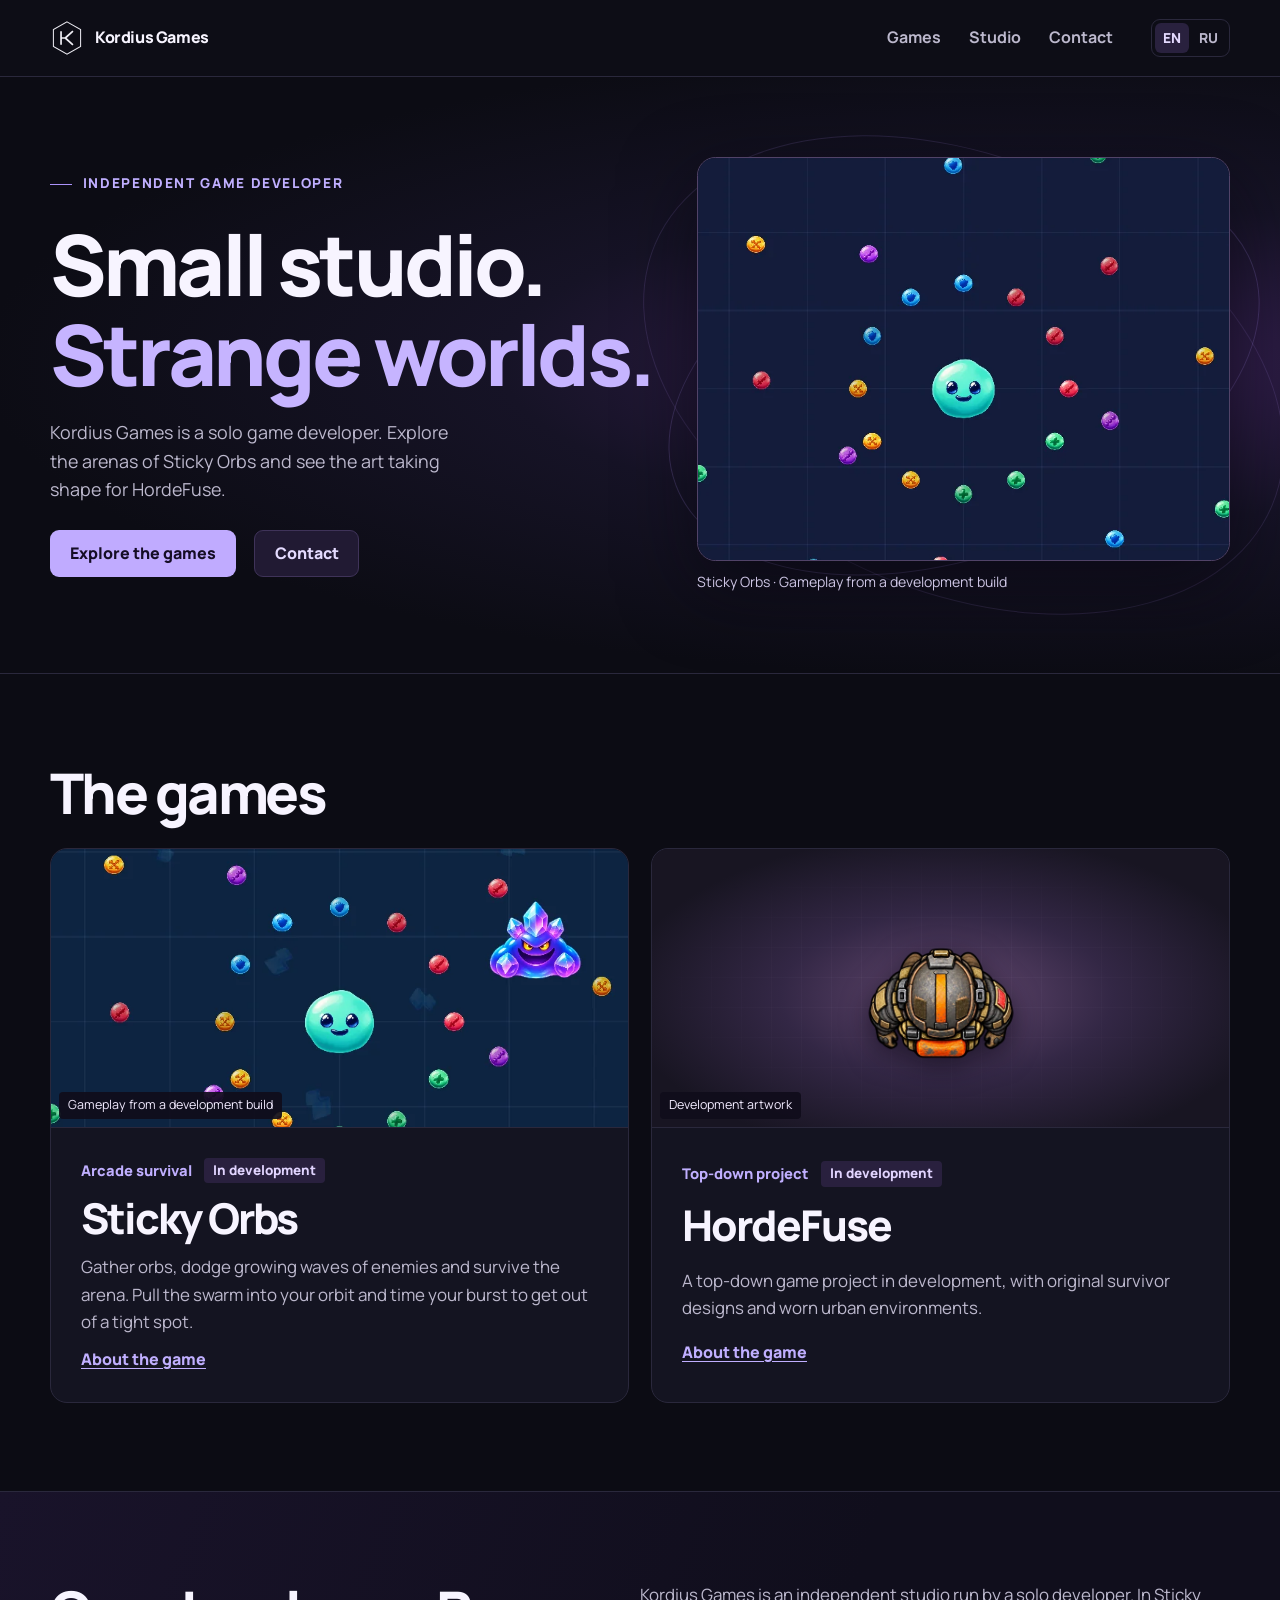
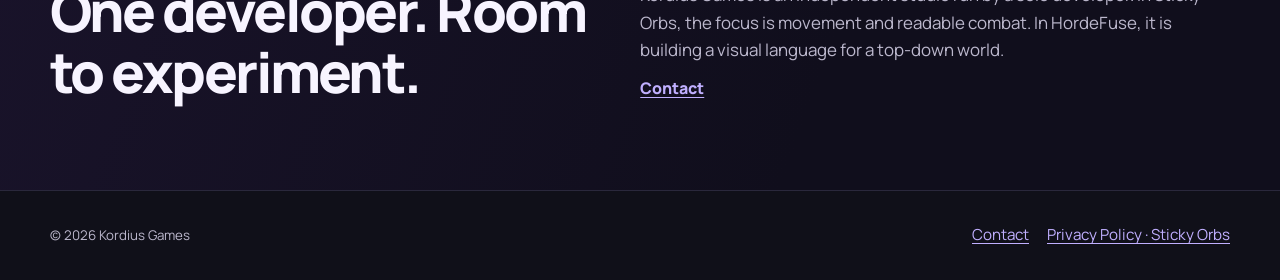
==== docs/index.html @ bd6874df "Publish the bilingual Kordius Games website" ====
<!doctype html>
<html lang="en">
<head>
<meta charset="utf-8">
<meta name="viewport" content="width=device-width, initial-scale=1">
<meta name="theme-color" content="#0c0c14">
<title>Small studio. Strange worlds. — Kordius Games</title>
<meta name="description" content="Kordius Games is a solo game developer. Explore the arenas of Sticky Orbs and see the art taking shape for HordeFuse.">
<link rel="canonical" href="https://kord1us.github.io/kordius-games-site/">
<link rel="alternate" hreflang="en" href="https://kord1us.github.io/kordius-games-site/">
<link rel="alternate" hreflang="ru" href="https://kord1us.github.io/kordius-games-site/ru/">
<link rel="alternate" hreflang="x-default" href="https://kord1us.github.io/kordius-games-site/">
<meta property="og:type" content="website">
<meta property="og:site_name" content="Kordius Games">
<meta property="og:locale" content="en_US">
<meta property="og:title" content="Small studio. Strange worlds. — Kordius Games">
<meta property="og:description" content="Kordius Games is a solo game developer. Explore the arenas of Sticky Orbs and see the art taking shape for HordeFuse.">
<meta property="og:url" content="https://kord1us.github.io/kordius-games-site/">
<meta property="og:image" content="https://kord1us.github.io/kordius-games-site/assets/sticky-gameplay.webp">
<meta name="twitter:card" content="summary_large_image">
<link rel="icon" href="./assets/studio-logo.svg" type="image/svg+xml">
<link rel="stylesheet" href="./assets/site.css">
<script defer src="./assets/site.js"></script>
</head>
<body>
<a class="skip" href="#main">Skip to content</a>
<header class="head"><div class="wrap head-row"><a class="brand" href="./"><img src="./assets/studio-logo.svg" width="34" height="34" alt=""><span>Kordius Games</span></a>
<nav class="nav" id="site-nav" aria-label="Menu"><a href="./games/">Games</a><a href="./about/">Studio</a><a href="./contact/">Contact</a></nav>
<div class="lang"><span aria-current="true" lang="en">EN</span><a href="./ru/" hreflang="ru" lang="ru" aria-label="Русский">RU</a></div>
<button type="button" class="menu" data-menu aria-controls="site-nav" aria-expanded="false">Menu</button>
</div></header>
<main id="main" tabindex="-1"><section class="hero">
      <div class="wrap hero-grid"><div class="hero-copy">
        <p class="kicker">Independent game developer</p>
        <h1>Small studio.<span>Strange worlds.</span></h1>
        <p>Kordius Games is a solo game developer. Explore the arenas of Sticky Orbs and see the art taking shape for HordeFuse.</p>
        <div class="actions"><a class="cta" href="#games">Explore the games</a><a class="cta secondary" href="./contact/">Contact</a></div>
      </div>
      <figure class="hero-image"><img src="./assets/sticky-gameplay.webp" alt="Sticky Orbs gameplay showing a glowing player and waves of enemies" width="786" height="1704" fetchpriority="high" decoding="async">
        <figcaption>Sticky Orbs · Gameplay from a development build</figcaption></figure></div>
      </section>
      <section class="wrap section" id="games"><header class="section-head"><h2>The games</h2></header>
        <div class="grid"><article class="card">
      <div class="card-image"><img src="./assets/sticky-boss-crystal.webp" alt="Crystal boss encounter" width="786" height="1704" loading="lazy" decoding="async"><span class="image-note">Gameplay from a development build</span></div>
      <div class="card-body">
        <div class="card-meta"><span>Arcade survival</span><span class="status">In development</span></div>
        <h3><a href="./games/sticky-orbs/">Sticky Orbs</a></h3>
        <p>Gather orbs, dodge growing waves of enemies and survive the arena. Pull the swarm into your orbit and time your burst to get out of a tight spot.</p>
        <a href="./games/sticky-orbs/" class="text-link" aria-label="About the game · Sticky Orbs">About the game</a>
      </div></article><article class="card">
      <div class="card-image horde-art"><img src="./assets/hordefuse-survivor.webp" alt="HordeFuse development artwork of a survivor seen from above" width="540" height="540" loading="lazy" decoding="async"><span class="image-note">Development artwork</span></div>
      <div class="card-body">
        <div class="card-meta"><span>Top-down project</span><span class="status">In development</span></div>
        <h3><a href="./games/hordefuse/">HordeFuse</a></h3>
        <p>A top-down game project in development, with original survivor designs and worn urban environments.</p>
        <a href="./games/hordefuse/" class="text-link" aria-label="About the game · HordeFuse">About the game</a>
      </div></article></div></section><section class="section studio-band"><div class="wrap">
      <h2>One developer. Room to experiment.</h2>
      <div><p>Kordius Games is an independent studio run by a solo developer. In Sticky Orbs, the focus is movement and readable combat. In HordeFuse, it is building a visual language for a top-down world.</p><a class="text-link" href="./contact/">Contact</a></div>
    </div></section></main>
<footer class="footer"><div class="wrap footer-row">
<small>© 2026 Kordius Games</small>
<div class="links"><a href="./contact/">Contact</a><a href="./privacy/sticky-orbs/">Privacy Policy · Sticky Orbs</a></div>
</div></footer></body></html>
---- docs/assets/site.css ----
@import url("./fonts.css");

:root {
  color-scheme: dark;
  --bg: #0c0c14; --panel: #141421; --line: #2a283c; --ink: #f7f4ff;
  --muted: #bcb8cd; --accent: #c0afff; --primary: #ab93fa; --max: 1180px;
  font: 16px/1.6 Manrope, system-ui, sans-serif;
}
*, *::before, *::after { box-sizing: border-box; }
body { margin: 0; background: var(--bg); color: var(--ink); }
img { display: block; max-width: 100%; height: auto; }
h1, h2, h3, p, figure { margin: 0; }
h1, h2, h3 { line-height: 1.09; letter-spacing: -.045em; font-weight: 800; }
a { color: var(--accent); text-underline-offset: .2em; }
a, button { -webkit-tap-highlight-color: transparent; }
a:focus-visible, button:focus-visible, main:focus-visible { outline: 2px solid #d4c6ff; outline-offset: 5px; }
a:hover { color: #e5dbff; }
button { font: inherit; color: inherit; cursor: pointer; }
.wrap { width: min(var(--max), calc(100% - 72px)); margin-inline: auto; }
.skip { position: absolute; inset: .5rem auto auto .5rem; z-index: 9; background: var(--panel); padding: .65rem 1rem; transform: translateY(-160%); }
.skip:focus { transform: none; }
.head { border-bottom: 1px solid var(--line); position: relative; z-index: 1; background: #0d0d16; }
.head-row { min-height: 76px; display: flex; align-items: center; gap: 32px; }
.brand { display: inline-flex; gap: 11px; align-items: center; text-decoration: none; color: var(--ink); font-weight: 800; letter-spacing: -.025em; white-space: nowrap; }
.brand img { width: 34px; height: 34px; border-radius: 8px; }
.nav { display: flex; gap: 28px; margin-left: auto; align-items: center; }
.nav a { text-decoration: none; font-weight: 700; color: var(--muted); }
.nav a:hover, .nav a[aria-current] { color: var(--ink); }
.lang { display: flex; gap: 2px; border: 1px solid var(--line); border-radius: 9px; padding: 3px; margin-left: 6px; }
.lang a, .lang span { color: var(--muted); text-decoration: none; font-size: .86rem; font-weight: 800; padding: 4px 8px; border-radius: 6px; }
.lang span { background: #29213e; color: #e4daff; }
.menu { display: none; }
.kicker { color: var(--accent); font-weight: 800; font-size: .85rem; letter-spacing: .12em; text-transform: uppercase; display: flex; align-items: center; gap: .65rem; }
.kicker::before { content: ""; height: 1px; width: 1.4rem; background: var(--primary); flex: none; }
.hero { position: relative; isolation: isolate; overflow: hidden; border-bottom: 1px solid var(--line); background: radial-gradient(ellipse at 82% 48%, #392155 0, #161326 37%, #0c0c14 72%); }
.hero-grid { min-height: 570px; padding-block: 80px; display: grid; grid-template-columns: 1.17fr 1fr; align-items: center; gap: 24px; }
.hero-copy { position: relative; z-index: 1; }
.hero h1 { font-size: clamp(3.1rem, 6.6vw, 6.4rem); line-height: .99; margin: .32em 0 .26em; }
.hero h1 span { color: #c6b4ff; display: block; margin-top: .08em; }
.hero-copy > p:not(.kicker) { font-size: 1.12rem; color: var(--muted); max-width: 39ch; }
.actions { display: flex; align-items: center; flex-wrap: wrap; gap: 12px 18px; margin-top: 26px; }
.cta { display: inline-flex; align-items: center; justify-content: center; min-height: 46px; padding: .6rem 1.2rem; border-radius: 9px; background: #c0abff; color: #150d25; text-decoration: none; font-weight: 800; border: 1px solid transparent; transition: background .18s, transform .18s; }
.cta:hover { background: #ded0ff; color: #150d25; transform: translateY(-2px); }
.cta.secondary { color: #e4dbff; background: #211a33; border-color: #3f3359; }
.cta.secondary:hover { background: #322448; }
.hero-image { position: relative; min-width: 0; }
.hero-image::before, .hero-image::after { content: ""; position: absolute; z-index: -1; inset: 9% -8%; border: 1px solid #b495ff35; border-radius: 50%; transform: rotate(-21deg); }
.hero-image::after { inset: 0 -13%; transform: rotate(23deg); border-color: #b495ff24; }
.hero-image img { width: 100%; aspect-ratio: 1.32; object-fit: cover; object-position: 50% 43%; border-radius: 1.15rem; border: 1px solid #514368; box-shadow: 0 25px 75px #080610a0; }
.hero-image figcaption { margin-top: 10px; color: #cdc5e4; font-size: .88rem; }
.section { padding-block: clamp(48px, 7vw, 88px); }
.section-head { display: flex; justify-content: space-between; align-items: end; gap: 1rem; margin-bottom: 25px; }
.section-head h2, .studio-band h2 { font-size: clamp(2rem, 4.4vw, 3.5rem); }
.grid { display: grid; grid-template-columns: 1fr 1fr; gap: 22px; }
.card { border: 1px solid var(--line); border-radius: 17px; overflow: hidden; background: var(--panel); min-width: 0; display: flex; flex-direction: column; }
.card-image { position: relative; aspect-ratio: 2.07; overflow: hidden; display: block; border-bottom: 1px solid var(--line); }
.card-image img { width: 100%; height: 100%; object-fit: cover; object-position: 50% 44%; transition: transform .4s ease; }
.card:hover .card-image img { transform: scale(1.035); }
.horde-art { background: radial-gradient(ellipse at 51% 53%, #644970 0, #332745 40%, #181522 78%); position: relative; isolation: isolate; overflow: hidden; }
.horde-art::before { content: ""; position: absolute; z-index: -1; inset: 0; background: repeating-linear-gradient(0deg, transparent 0 29px, #e1c4f518 30px), repeating-linear-gradient(90deg, transparent 0 29px, #e1c4f518 30px); mask-image: radial-gradient(ellipse, #000, transparent 75%); }
.horde-art img { object-fit: contain; margin-inline: auto; padding: .75rem; filter: drop-shadow(0 8px 14px #080512a0); }
.card-body { padding: clamp(20px, 3vw, 30px); display: grid; gap: 12px; flex: 1; }
.card-body h2, .card-body h3 { font-size: clamp(1.7rem, 3.8vw, 2.65rem); }
.card-body h2 a, .card-body h3 a { color: var(--ink); text-decoration: none; }
.card-meta { display: flex; gap: 8px 12px; flex-wrap: wrap; align-items: center; color: var(--accent); font-size: .92rem; font-weight: 800; }
.card-body p, .studio-band p, .page-intro > p, .page-paragraph { color: var(--muted); font-size: 1.06rem; max-width: 62ch; }
.status { padding: .12rem .55rem; background: #29203e; border-radius: 4px; color: #e1d4ff; font-size: .84rem; }
.text-link { width: fit-content; font-weight: 800; }
.studio-band { border-top: 1px solid var(--line); background: linear-gradient(110deg, #19132a, #100e1c 64%); }
.studio-band .wrap { display: grid; grid-template-columns: .95fr 1fr; gap: 30px; align-items: center; }
.studio-band p + a { display: inline-block; margin-top: .8em; }
.page-intro { padding-top: clamp(50px, 8vw, 105px); padding-bottom: 34px; }
.page-intro h1 { font-size: clamp(2.55rem, 6vw, 5.5rem); margin-block: .22em .26em; overflow-wrap: anywhere; }
.page-intro > p { max-width: 61ch; }
.page-intro > p.kicker { font-size: .85rem; color: var(--accent); }
.page-section { padding-bottom: clamp(48px, 8vw, 90px); }
.feature { display: grid; grid-template-columns: .95fr 1.05fr; gap: 32px; align-items: center; }
.feature h2 { font-size: clamp(1.85rem, 4vw, 3.4rem); margin-bottom: .45em; }
.feature figure { border-radius: 15px; background-color: var(--panel); border: 1px solid var(--line); overflow: hidden; }
.feature figure img { width: 100%; height: clamp(250px, 36vw, 420px); object-fit: cover; object-position: center 45%; }
.feature .horde-art img { object-fit: contain; }
figcaption { font-size: .92rem; }
.feature figcaption, .gallery figcaption { padding: .65rem .9rem; color: var(--muted); background: var(--panel); }
.gallery { display: grid; grid-template-columns: repeat(3, minmax(0, 1fr)); gap: 16px; }
.gallery figure { border-radius: 12px; border: 1px solid var(--line); overflow: hidden; }
.gallery a { display: block; }
.gallery img { width: 100%; aspect-ratio: 1; object-fit: cover; }
.gallery a:hover img { filter: brightness(1.12); }
dialog { background: var(--panel); color: var(--ink); border: 1px solid #5a4b76; border-radius: 14px; padding: 1rem; width: min(780px, calc(100% - 28px)); }
dialog::backdrop { background: #08060de6; }
dialog button { border: 1px solid var(--line); background: #282036; border-radius: 7px; padding: .4rem .8rem; margin-bottom: .6rem; }
dialog img { margin: auto; max-height: 66vh; object-fit: contain; }
dialog figcaption { text-align: center; margin-top: 8px; }
.contact-grid { display: grid; grid-template-columns: 1fr 1fr; gap: 18px; }
.contact-card { border: 1px solid var(--line); background: var(--panel); border-radius: 14px; padding: 28px; }
.contact-card h2 { font-size: 1.55rem; margin-bottom: .6em; }
.contact-card p { color: var(--muted); }
.address { overflow-wrap: anywhere; font-size: 1.08rem; font-weight: 800; }
.legal { max-width: 790px; margin: 0 auto; }
.legal .page-intro h1 { font-size: clamp(2.45rem, 6vw, 4.35rem); }
.legal .page-intro { padding-bottom: 22px; }
.policy-date { margin-bottom: 14px; color: var(--accent); font-size: .95rem; }
.legal-body { padding-block: 3px clamp(48px, 7vw, 85px); }
.legal-body section { border-top: 1px solid var(--line); padding-block: 24px; }
.legal-body h2 { font-size: clamp(1.35rem, 3vw, 1.85rem); margin-bottom: 12px; }
.legal-body p { color: var(--muted); }
.legal-body p + p, .legal-body ul { margin-top: 12px; }
.legal-body ul { padding-left: 1.3rem; }
.legal-body li + li { margin-top: .35rem; }
.footer { border-top: 1px solid var(--line); background: #101019; padding-block: 32px; }
.footer-row { display: flex; align-items: center; justify-content: space-between; gap: 16px 28px; flex-wrap: wrap; }
.footer .links { display: flex; flex-wrap: wrap; gap: 8px 18px; }
.footer .links a { font-size: .95rem; }
.footer small { color: var(--muted); }
@media (max-width: 820px) {
  .wrap { width: calc(100% - 42px); }
  .head-row { gap: 16px; }
  .nav { gap: 18px; }
  .hero-grid { min-height: 0; padding-block: 56px; }
  .hero h1 { font-size: clamp(2.8rem, 7.15vw, 4.6rem); }
}
@media (max-width: 620px) {
  .wrap { width: calc(100% - 32px); }
  .head-row { gap: 9px; min-height: 64px; flex-wrap: wrap; }
  .brand { margin-right: auto; }
  .brand img { width: 29px; height: 29px; }
  .lang { margin-left: 0; }
  .lang a, .lang span { padding-inline: 6px; }
  .nav { order: 2; width: 100%; margin: 0; padding: 0 0 12px; }
  .has-menu .nav { display: none; }
  .has-menu .menu { display: block; border: 1px solid var(--line); background: var(--panel); font-weight: 800; font-size: .9rem; border-radius: 8px; padding: .34rem .57rem; }
  .has-menu .nav.open { display: flex; min-height: 42px; flex-wrap: wrap; }
  .hero-grid, .grid, .feature, .studio-band .wrap, .contact-grid { grid-template-columns: 1fr; }
  .hero-grid { padding-block: 43px 32px; gap: 28px; }
  .hero h1 { font-size: clamp(2.82rem, 10.4vw, 4.15rem); }
  .hero-image img { aspect-ratio: 1.5; }
  .hero-image::before, .hero-image::after { inset-inline: 0; }
  .section-head { align-items: start; }
  .gallery { grid-template-columns: 1fr; }
  .gallery img { aspect-ratio: 1.32; }
}
@media (prefers-reduced-motion: reduce) {
  *, *::before, *::after { transition-duration: .01ms !important; }
}

.image-note { position: absolute; inset: auto auto 8px 8px; max-width: calc(100% - 16px); padding: .22rem .55rem; font-size: .78rem; background: #100c1bea; color: #f2ebff; border-radius: 4px; }
@media (max-width: 620px) { .legal .page-intro h1 { font-size: clamp(1.75rem, 7.75vw, 2.35rem); } }
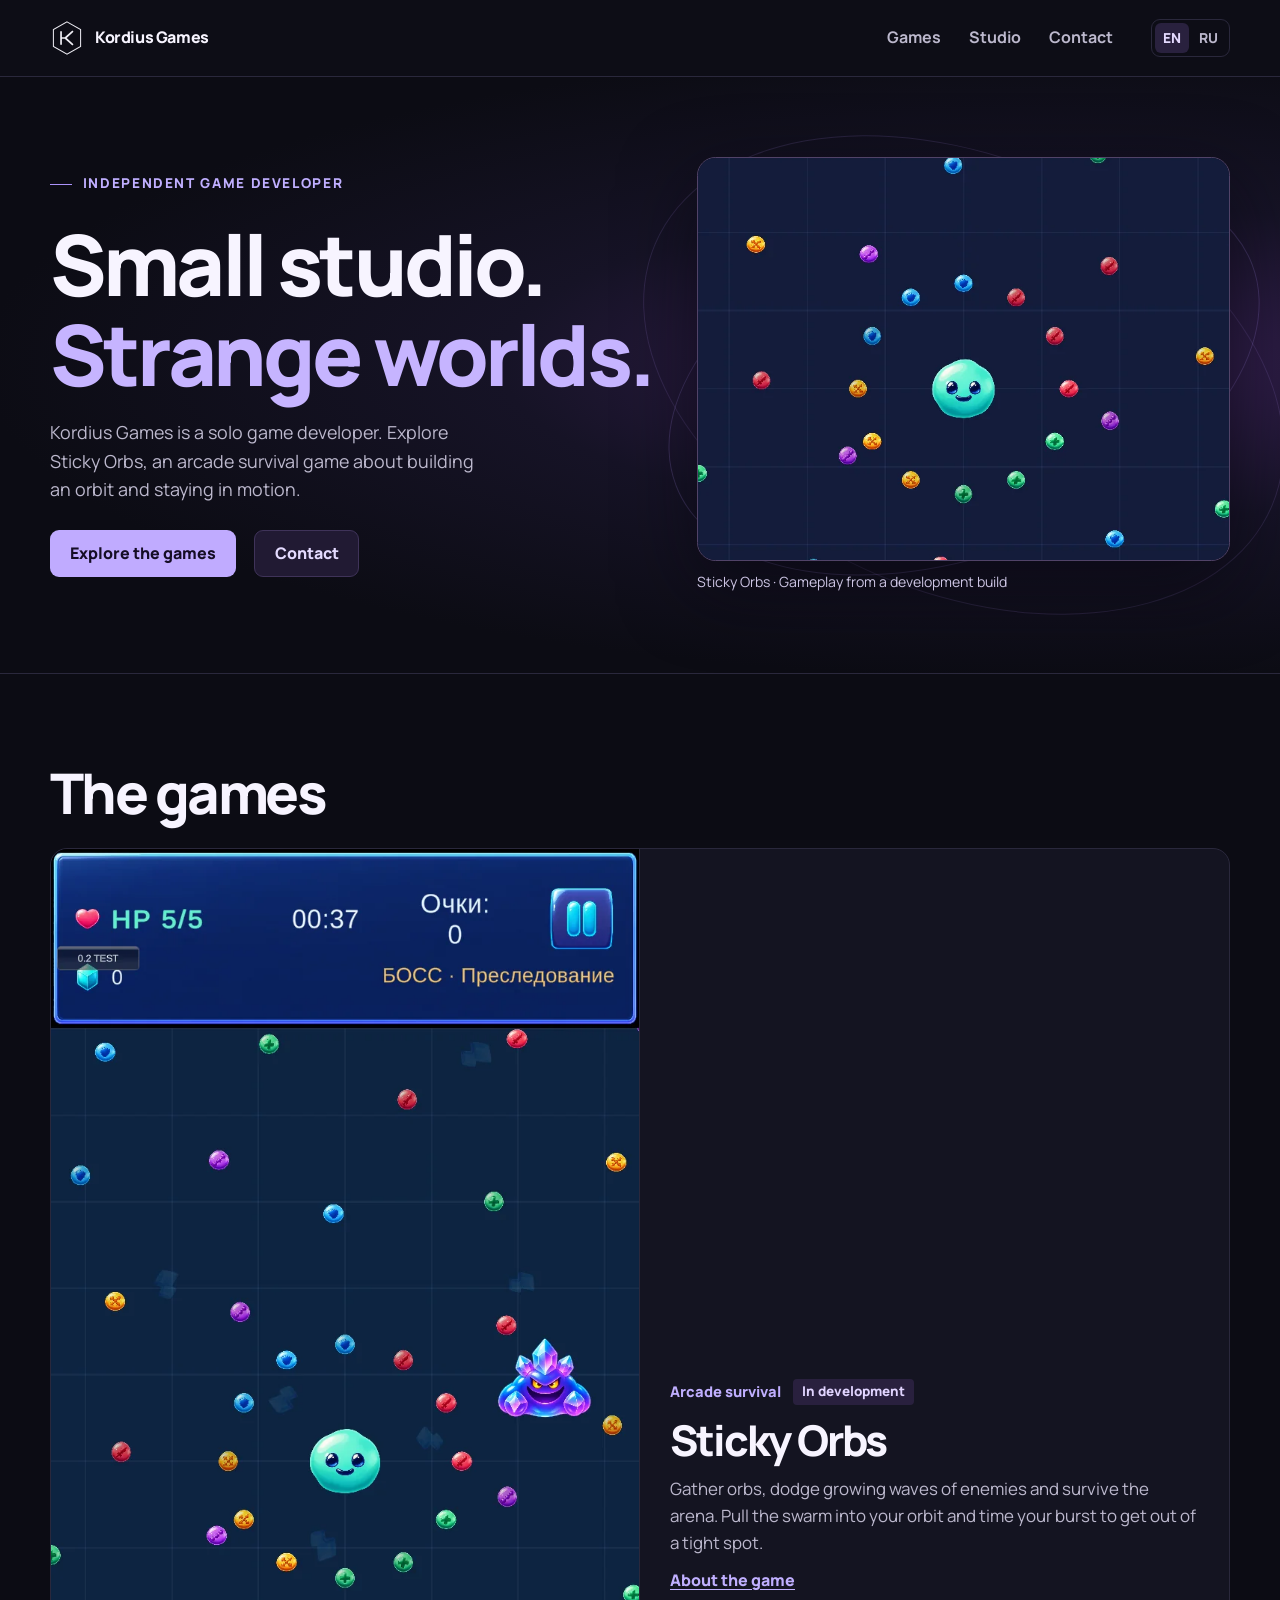
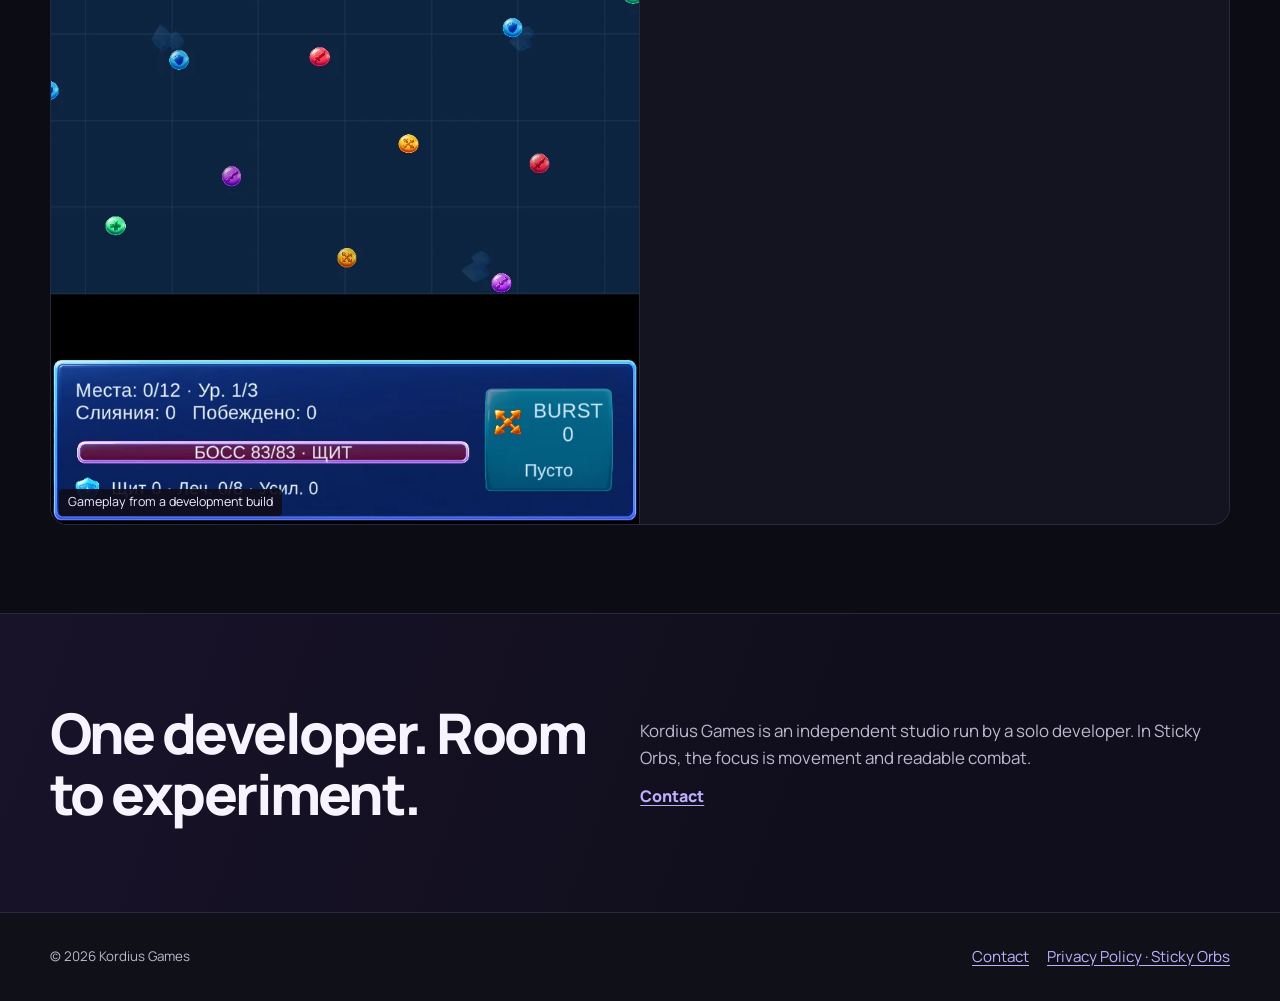
==== commit a20112a4: "Feature Sticky Orbs as the sole studio game" ====
--- a/docs/index.html
+++ b/docs/index.html
@@ -5,7 +5,7 @@
 <meta name="viewport" content="width=device-width, initial-scale=1">
 <meta name="theme-color" content="#0c0c14">
 <title>Small studio. Strange worlds. — Kordius Games</title>
-<meta name="description" content="Kordius Games is a solo game developer. Explore the arenas of Sticky Orbs and see the art taking shape for HordeFuse.">
+<meta name="description" content="Kordius Games is a solo game developer. Explore Sticky Orbs, an arcade survival game about building an orbit and staying in motion.">
 <link rel="canonical" href="https://kord1us.github.io/kordius-games-site/">
 <link rel="alternate" hreflang="en" href="https://kord1us.github.io/kordius-games-site/">
 <link rel="alternate" hreflang="ru" href="https://kord1us.github.io/kordius-games-site/ru/">
@@ -14,7 +14,7 @@
 <meta property="og:site_name" content="Kordius Games">
 <meta property="og:locale" content="en_US">
 <meta property="og:title" content="Small studio. Strange worlds. — Kordius Games">
-<meta property="og:description" content="Kordius Games is a solo game developer. Explore the arenas of Sticky Orbs and see the art taking shape for HordeFuse.">
+<meta property="og:description" content="Kordius Games is a solo game developer. Explore Sticky Orbs, an arcade survival game about building an orbit and staying in motion.">
 <meta property="og:url" content="https://kord1us.github.io/kordius-games-site/">
 <meta property="og:image" content="https://kord1us.github.io/kordius-games-site/assets/sticky-gameplay.webp">
 <meta name="twitter:card" content="summary_large_image">
@@ -33,7 +33,7 @@
       <div class="wrap hero-grid"><div class="hero-copy">
         <p class="kicker">Independent game developer</p>
         <h1>Small studio.<span>Strange worlds.</span></h1>
-        <p>Kordius Games is a solo game developer. Explore the arenas of Sticky Orbs and see the art taking shape for HordeFuse.</p>
+        <p>Kordius Games is a solo game developer. Explore Sticky Orbs, an arcade survival game about building an orbit and staying in motion.</p>
         <div class="actions"><a class="cta" href="#games">Explore the games</a><a class="cta secondary" href="./contact/">Contact</a></div>
       </div>
       <figure class="hero-image"><img src="./assets/sticky-gameplay.webp" alt="Sticky Orbs gameplay showing a glowing player and waves of enemies" width="786" height="1704" fetchpriority="high" decoding="async">
@@ -47,16 +47,9 @@
         <h3><a href="./games/sticky-orbs/">Sticky Orbs</a></h3>
         <p>Gather orbs, dodge growing waves of enemies and survive the arena. Pull the swarm into your orbit and time your burst to get out of a tight spot.</p>
         <a href="./games/sticky-orbs/" class="text-link" aria-label="About the game · Sticky Orbs">About the game</a>
-      </div></article><article class="card">
-      <div class="card-image horde-art"><img src="./assets/hordefuse-survivor.webp" alt="HordeFuse development artwork of a survivor seen from above" width="540" height="540" loading="lazy" decoding="async"><span class="image-note">Development artwork</span></div>
-      <div class="card-body">
-        <div class="card-meta"><span>Top-down project</span><span class="status">In development</span></div>
-        <h3><a href="./games/hordefuse/">HordeFuse</a></h3>
-        <p>A top-down game project in development, with original survivor designs and worn urban environments.</p>
-        <a href="./games/hordefuse/" class="text-link" aria-label="About the game · HordeFuse">About the game</a>
       </div></article></div></section><section class="section studio-band"><div class="wrap">
       <h2>One developer. Room to experiment.</h2>
-      <div><p>Kordius Games is an independent studio run by a solo developer. In Sticky Orbs, the focus is movement and readable combat. In HordeFuse, it is building a visual language for a top-down world.</p><a class="text-link" href="./contact/">Contact</a></div>
+      <div><p>Kordius Games is an independent studio run by a solo developer. In Sticky Orbs, the focus is movement and readable combat.</p><a class="text-link" href="./contact/">Contact</a></div>
     </div></section></main>
 <footer class="footer"><div class="wrap footer-row">
 <small>© 2026 Kordius Games</small>
--- a/docs/assets/site.css
+++ b/docs/assets/site.css
@@ -56,9 +56,9 @@
 .card-image { position: relative; aspect-ratio: 2.07; overflow: hidden; display: block; border-bottom: 1px solid var(--line); }
 .card-image img { width: 100%; height: 100%; object-fit: cover; object-position: 50% 44%; transition: transform .4s ease; }
 .card:hover .card-image img { transform: scale(1.035); }
-.horde-art { background: radial-gradient(ellipse at 51% 53%, #644970 0, #332745 40%, #181522 78%); position: relative; isolation: isolate; overflow: hidden; }
-.horde-art::before { content: ""; position: absolute; z-index: -1; inset: 0; background: repeating-linear-gradient(0deg, transparent 0 29px, #e1c4f518 30px), repeating-linear-gradient(90deg, transparent 0 29px, #e1c4f518 30px); mask-image: radial-gradient(ellipse, #000, transparent 75%); }
-.horde-art img { object-fit: contain; margin-inline: auto; padding: .75rem; filter: drop-shadow(0 8px 14px #080512a0); }
+.artwork { background: radial-gradient(ellipse at 51% 53%, #644970 0, #332745 40%, #181522 78%); position: relative; isolation: isolate; overflow: hidden; }
+.artwork::before { content: ""; position: absolute; z-index: -1; inset: 0; background: repeating-linear-gradient(0deg, transparent 0 29px, #e1c4f518 30px), repeating-linear-gradient(90deg, transparent 0 29px, #e1c4f518 30px); mask-image: radial-gradient(ellipse, #000, transparent 75%); }
+.artwork img { object-fit: contain; margin-inline: auto; padding: .75rem; filter: drop-shadow(0 8px 14px #080512a0); }
 .card-body { padding: clamp(20px, 3vw, 30px); display: grid; gap: 12px; flex: 1; }
 .card-body h2, .card-body h3 { font-size: clamp(1.7rem, 3.8vw, 2.65rem); }
 .card-body h2 a, .card-body h3 a { color: var(--ink); text-decoration: none; }
@@ -78,7 +78,7 @@
 .feature h2 { font-size: clamp(1.85rem, 4vw, 3.4rem); margin-bottom: .45em; }
 .feature figure { border-radius: 15px; background-color: var(--panel); border: 1px solid var(--line); overflow: hidden; }
 .feature figure img { width: 100%; height: clamp(250px, 36vw, 420px); object-fit: cover; object-position: center 45%; }
-.feature .horde-art img { object-fit: contain; }
+.feature .artwork img { object-fit: contain; }
 figcaption { font-size: .92rem; }
 .feature figcaption, .gallery figcaption { padding: .65rem .9rem; color: var(--muted); background: var(--panel); }
 .gallery { display: grid; grid-template-columns: repeat(3, minmax(0, 1fr)); gap: 16px; }
@@ -145,3 +145,10 @@
 
 .image-note { position: absolute; inset: auto auto 8px 8px; max-width: calc(100% - 16px); padding: .22rem .55rem; font-size: .78rem; background: #100c1bea; color: #f2ebff; border-radius: 4px; }
 @media (max-width: 620px) { .legal .page-intro h1 { font-size: clamp(1.75rem, 7.75vw, 2.35rem); } }
+
+@media (min-width: 621px) {
+  .grid:has(> :only-child) { grid-template-columns: 1fr; }
+  .grid > .card:only-child { display: grid; grid-template-columns: 1fr 1fr; }
+  .grid > .card:only-child .card-image { aspect-ratio: auto; border-block-end: 0; border-inline-end: 1px solid var(--line); }
+  .grid > .card:only-child .card-body { align-content: center; }
+}
